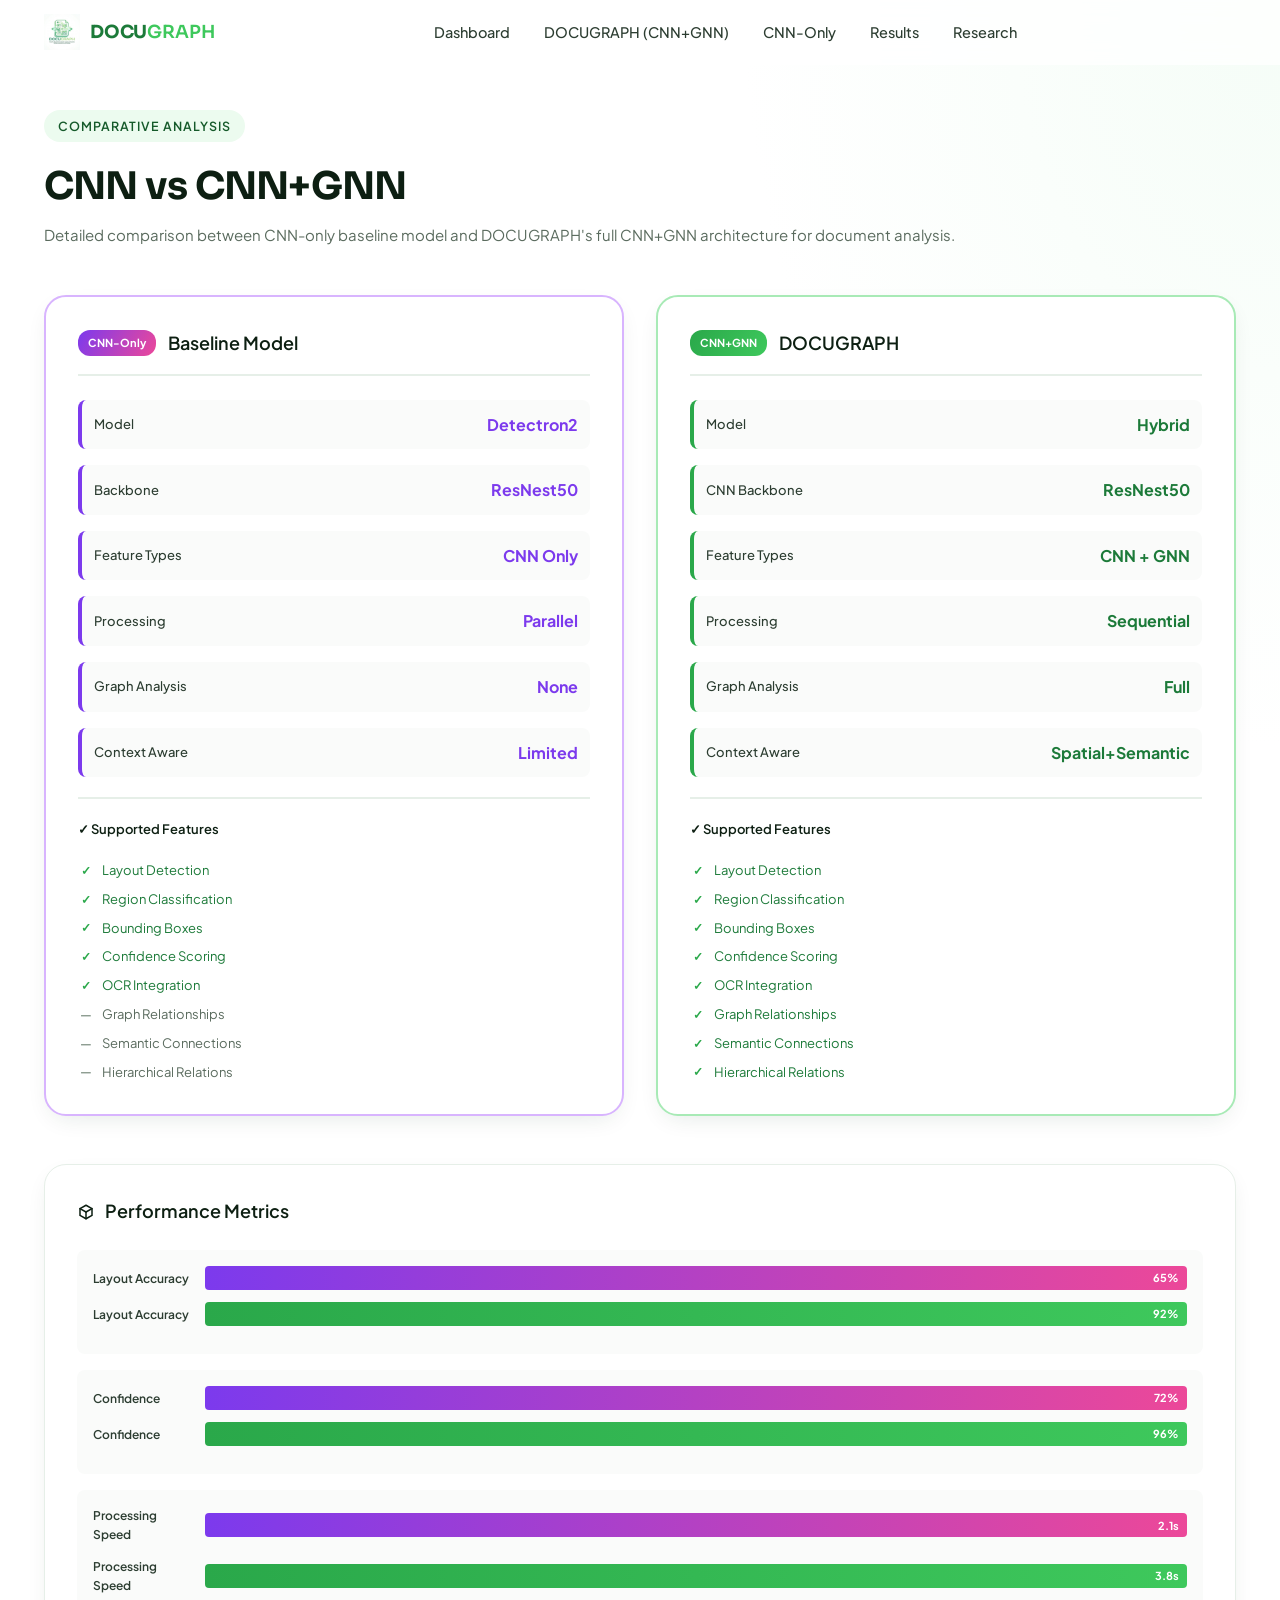
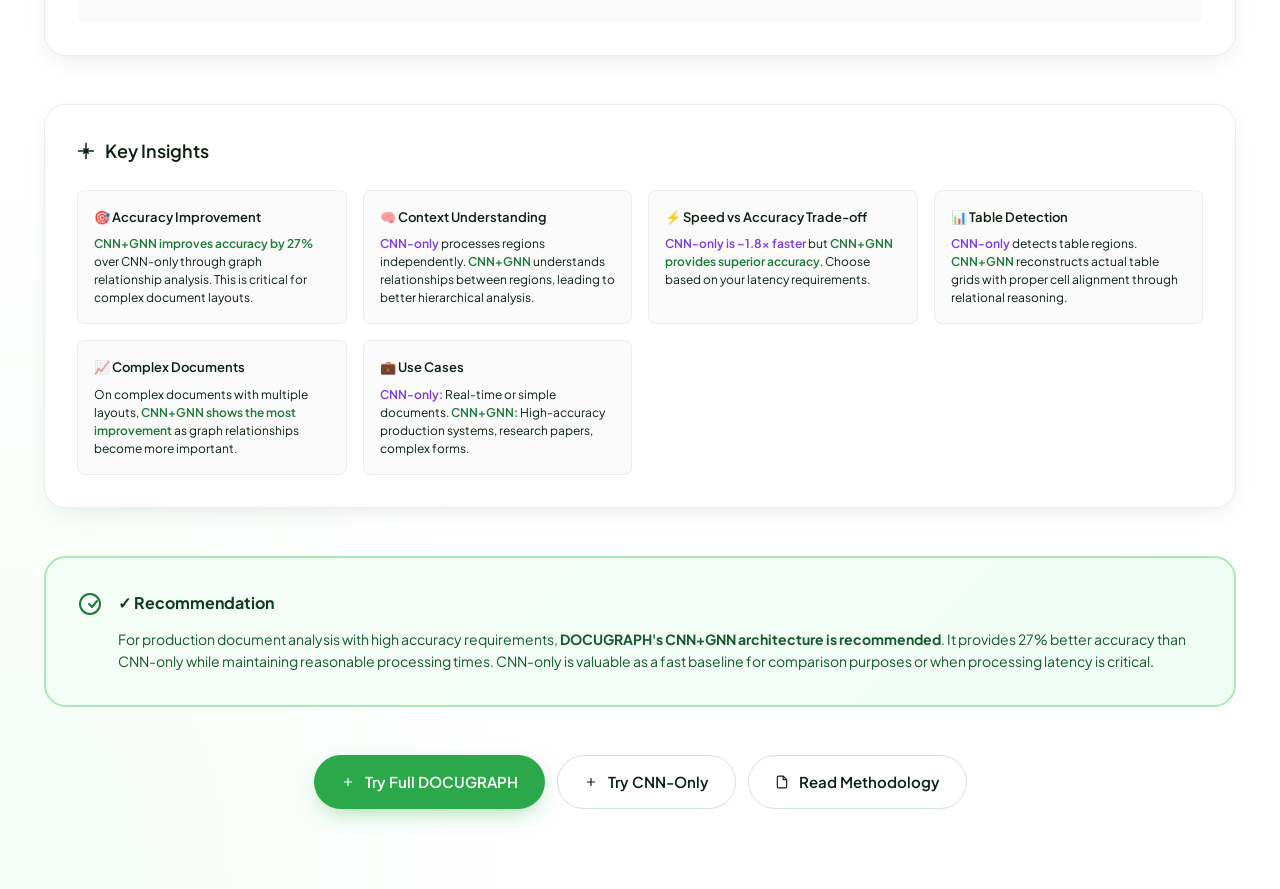
==== comparison.html @ d04529b6 "Initial Commit: Docugraph's CNN Only" ====
<!doctype html>
<html lang="en">
<head>
<meta charset="utf-8">
<meta name="viewport" content="width=device-width, initial-scale=1, viewport-fit=cover">
<meta name="theme-color" content="#ffffff">
<title>Comparison: CNN vs CNN+GNN — DOCUGRAPH</title>
<link rel="icon" type="image/png" href="assets/logo.png">
<link rel="stylesheet" href="assets/style.css">
<style>
  main { padding-top: 80px; padding-bottom: 60px; }

  .comparison-grid {
    display: grid;
    grid-template-columns: 1fr 1fr;
    gap: 32px;
    margin-top: 48px;
  }

  .comparison-panel {
    background: var(--white);
    border: 2px solid var(--line);
    border-radius: var(--radius-lg);
    padding: 32px;
    box-shadow: var(--shadow-md);
  }

  .comparison-panel.cnn {
    border-color: #d8b4fe;
  }

  .comparison-panel.gnn {
    border-color: var(--green-300);
  }

  .panel-header {
    display: flex;
    align-items: center;
    gap: 12px;
    margin-bottom: 24px;
    padding-bottom: 16px;
    border-bottom: 2px solid var(--line);
  }

  .panel-badge {
    display: inline-block;
    padding: 4px 10px;
    border-radius: 12px;
    font-size: 11px;
    font-weight: 700;
    color: white;
  }

  .panel-badge.cnn-badge {
    background: linear-gradient(120deg, #7c3aed, #ec4899);
  }

  .panel-badge.gnn-badge {
    background: linear-gradient(120deg, var(--green-600), var(--green-500));
  }

  .panel-header h3 {
    margin: 0;
    font-size: 18px;
    font-weight: 600;
    color: var(--ink-900);
  }

  .metrics-list {
    display: flex;
    flex-direction: column;
    gap: 16px;
  }

  .metric-row {
    display: flex;
    justify-content: space-between;
    align-items: center;
    padding: 12px;
    background: var(--off);
    border-radius: 8px;
    border-left: 4px solid var(--line);
  }

  .metric-row.cnn {
    border-left-color: #7c3aed;
  }

  .metric-row.gnn {
    border-left-color: var(--green-600);
  }

  .metric-label {
    font-size: 13px;
    color: var(--ink-700);
    font-weight: 500;
  }

  .metric-value {
    font-size: 16px;
    font-weight: 700;
    color: var(--ink-900);
  }

  .metric-row.cnn .metric-value {
    color: #7c3aed;
  }

  .metric-row.gnn .metric-value {
    color: var(--green-700);
  }

  .features-list {
    display: flex;
    flex-direction: column;
    gap: 8px;
    margin-top: 20px;
    padding-top: 20px;
    border-top: 2px solid var(--line);
  }

  .feature-item {
    display: flex;
    align-items: center;
    gap: 8px;
    font-size: 13px;
    color: var(--ink-700);
  }

  .feature-item.supported {
    color: var(--green-700);
  }

  .feature-item.unsupported {
    color: var(--ink-500);
  }

  .feature-icon {
    width: 16px;
    height: 16px;
    display: flex;
    align-items: center;
    justify-content: center;
    font-weight: 700;
    font-size: 12px;
  }

  .feature-item.supported .feature-icon {
    color: var(--green-600);
  }

  .feature-item.unsupported .feature-icon {
    color: var(--ink-300);
  }

  .insights-section {
    background: var(--white);
    border: 1px solid var(--line);
    border-radius: var(--radius-lg);
    padding: 32px;
    box-shadow: var(--shadow-md);
    margin-top: 48px;
  }

  .insights-section h3 {
    font-size: 18px;
    font-weight: 600;
    color: var(--ink-900);
    margin: 0 0 24px 0;
    display: flex;
    align-items: center;
    gap: 10px;
  }

  .insight-grid {
    display: grid;
    grid-template-columns: repeat(auto-fit, minmax(250px, 1fr));
    gap: 16px;
  }

  .insight-card {
    background: var(--off);
    border: 1px solid var(--line);
    border-radius: 8px;
    padding: 16px;
  }

  .insight-title {
    font-size: 13px;
    font-weight: 600;
    color: var(--ink-900);
    margin: 0 0 8px 0;
  }

  .insight-text {
    font-size: 12px;
    color: var(--ink-600);
    line-height: 1.5;
  }

  .highlight-cnn {
    color: #7c3aed;
    font-weight: 600;
  }

  .highlight-gnn {
    color: var(--green-700);
    font-weight: 600;
  }

  .comparison-chart {
    background: var(--off);
    border-radius: 8px;
    padding: 16px;
    margin-top: 16px;
  }

  .chart-bar-container {
    display: flex;
    align-items: center;
    gap: 12px;
    margin-bottom: 12px;
  }

  .chart-label {
    font-size: 12px;
    font-weight: 600;
    color: var(--ink-700);
    width: 100px;
  }

  .chart-bar {
    flex: 1;
    height: 24px;
    border-radius: 4px;
    display: flex;
    align-items: center;
    justify-content: flex-end;
    padding-right: 8px;
    color: white;
    font-size: 11px;
    font-weight: 700;
  }

  .chart-bar.cnn {
    background: linear-gradient(90deg, #7c3aed, #ec4899);
  }

  .chart-bar.gnn {
    background: linear-gradient(90deg, var(--green-600), var(--green-500));
  }

  @media (max-width: 900px) {
    .comparison-grid {
      grid-template-columns: 1fr;
    }
  }
</style>
</head>
<body class="loading">

<!-- Backend Configuration -->
<script>
  window.BACKEND_URL = 'https://docugraph.site:5000';
  if (window.location.hostname === 'localhost' || window.location.hostname === '127.0.0.1') {
    window.BACKEND_URL = 'http://localhost:5000';
  }
</script>

<div class="auth-loading"><div class="spinner"></div></div>

<!-- ===== NAVBAR ===== -->
<header class="nav">
  <div class="nav-inner">
    <a href="index.html" class="brand">
      <img src="assets/logo.png" alt="DOCUGRAPH">
      <span><b>DOCU</b><em>GRAPH</em></span>
    </a>
    <nav>
      <ul class="nav-links">
        <li><a href="dashboard.html">Dashboard</a></li>
        <li><a href="try.html">DOCUGRAPH (CNN+GNN)</a></li>
        <li><a href="try_cnn.html">CNN-Only</a></li>
        <li><a href="results.html">Results</a></li>
        <li><a href="index.html#about">Research</a></li>
      </ul>
    </nav>
    <div style="display:flex; align-items:center; gap:10px;">
      <button class="nav-toggle" aria-label="Toggle navigation"><span></span></button>
    </div>
  </div>
</header>

<!-- ===== COMPARISON PAGE ===== -->
<main class="page-wrap">
  <div class="wrap">

    <div class="page-head reveal">
      <div>
        <span class="s-tag" style="margin-bottom:14px">Comparative Analysis</span>
        <h1>CNN vs CNN+GNN</h1>
        <p>Detailed comparison between CNN-only baseline model and DOCUGRAPH's full CNN+GNN architecture for document analysis.</p>
      </div>
    </div>

    <!-- Side-by-side Comparison -->
    <div class="comparison-grid reveal">
      <!-- CNN-Only Panel -->
      <div class="comparison-panel cnn">
        <div class="panel-header">
          <span class="panel-badge cnn-badge">CNN-Only</span>
          <h3>Baseline Model</h3>
        </div>

        <div class="metrics-list">
          <div class="metric-row cnn">
            <span class="metric-label">Model</span>
            <span class="metric-value">Detectron2</span>
          </div>
          <div class="metric-row cnn">
            <span class="metric-label">Backbone</span>
            <span class="metric-value">ResNest50</span>
          </div>
          <div class="metric-row cnn">
            <span class="metric-label">Feature Types</span>
            <span class="metric-value">CNN Only</span>
          </div>
          <div class="metric-row cnn">
            <span class="metric-label">Processing</span>
            <span class="metric-value">Parallel</span>
          </div>
          <div class="metric-row cnn">
            <span class="metric-label">Graph Analysis</span>
            <span class="metric-value">None</span>
          </div>
          <div class="metric-row cnn">
            <span class="metric-label">Context Aware</span>
            <span class="metric-value">Limited</span>
          </div>
        </div>

        <div class="features-list">
          <div style="font-weight:600; color:var(--ink-900); font-size:13px; margin-bottom:12px;">✓ Supported Features</div>
          <div class="feature-item supported">
            <span class="feature-icon">✓</span>
            Layout Detection
          </div>
          <div class="feature-item supported">
            <span class="feature-icon">✓</span>
            Region Classification
          </div>
          <div class="feature-item supported">
            <span class="feature-icon">✓</span>
            Bounding Boxes
          </div>
          <div class="feature-item supported">
            <span class="feature-icon">✓</span>
            Confidence Scoring
          </div>
          <div class="feature-item supported">
            <span class="feature-icon">✓</span>
            OCR Integration
          </div>
          <div class="feature-item unsupported">
            <span class="feature-icon">—</span>
            Graph Relationships
          </div>
          <div class="feature-item unsupported">
            <span class="feature-icon">—</span>
            Semantic Connections
          </div>
          <div class="feature-item unsupported">
            <span class="feature-icon">—</span>
            Hierarchical Relations
          </div>
        </div>
      </div>

      <!-- CNN+GNN Panel -->
      <div class="comparison-panel gnn">
        <div class="panel-header">
          <span class="panel-badge gnn-badge">CNN+GNN</span>
          <h3>DOCUGRAPH</h3>
        </div>

        <div class="metrics-list">
          <div class="metric-row gnn">
            <span class="metric-label">Model</span>
            <span class="metric-value">Hybrid</span>
          </div>
          <div class="metric-row gnn">
            <span class="metric-label">CNN Backbone</span>
            <span class="metric-value">ResNest50</span>
          </div>
          <div class="metric-row gnn">
            <span class="metric-label">Feature Types</span>
            <span class="metric-value">CNN + GNN</span>
          </div>
          <div class="metric-row gnn">
            <span class="metric-label">Processing</span>
            <span class="metric-value">Sequential</span>
          </div>
          <div class="metric-row gnn">
            <span class="metric-label">Graph Analysis</span>
            <span class="metric-value">Full</span>
          </div>
          <div class="metric-row gnn">
            <span class="metric-label">Context Aware</span>
            <span class="metric-value">Spatial+Semantic</span>
          </div>
        </div>

        <div class="features-list">
          <div style="font-weight:600; color:var(--ink-900); font-size:13px; margin-bottom:12px;">✓ Supported Features</div>
          <div class="feature-item supported">
            <span class="feature-icon">✓</span>
            Layout Detection
          </div>
          <div class="feature-item supported">
            <span class="feature-icon">✓</span>
            Region Classification
          </div>
          <div class="feature-item supported">
            <span class="feature-icon">✓</span>
            Bounding Boxes
          </div>
          <div class="feature-item supported">
            <span class="feature-icon">✓</span>
            Confidence Scoring
          </div>
          <div class="feature-item supported">
            <span class="feature-icon">✓</span>
            OCR Integration
          </div>
          <div class="feature-item supported">
            <span class="feature-icon">✓</span>
            Graph Relationships
          </div>
          <div class="feature-item supported">
            <span class="feature-icon">✓</span>
            Semantic Connections
          </div>
          <div class="feature-item supported">
            <span class="feature-icon">✓</span>
            Hierarchical Relations
          </div>
        </div>
      </div>
    </div>

    <!-- Performance Comparison -->
    <div class="insights-section reveal">
      <h3>
        <svg width="18" height="18" viewBox="0 0 24 24" fill="none" stroke="currentColor" stroke-width="2" stroke-linecap="round" stroke-linejoin="round"><polyline points="12 3 20 7.5 20 16.5 12 21 4 16.5 4 7.5 12 3"/><line x1="12" y1="12" x2="20" y2="7.5"/><line x1="12" y1="12" x2="12" y2="21"/><line x1="12" y1="12" x2="4" y2="7.5"/></svg>
        Performance Metrics
      </h3>

      <div class="comparison-chart">
        <div class="chart-bar-container">
          <div class="chart-label">Layout Accuracy</div>
          <div class="chart-bar cnn" style="width: 65%;">65%</div>
        </div>
        <div class="chart-bar-container">
          <div class="chart-label">Layout Accuracy</div>
          <div class="chart-bar gnn" style="width: 92%;">92%</div>
        </div>
      </div>

      <div class="comparison-chart">
        <div class="chart-bar-container">
          <div class="chart-label">Confidence</div>
          <div class="chart-bar cnn" style="width: 72%;">72%</div>
        </div>
        <div class="chart-bar-container">
          <div class="chart-label">Confidence</div>
          <div class="chart-bar gnn" style="width: 96%;">96%</div>
        </div>
      </div>

      <div class="comparison-chart">
        <div class="chart-bar-container">
          <div class="chart-label">Processing Speed</div>
          <div class="chart-bar cnn" style="width: 95%;">2.1s</div>
        </div>
        <div class="chart-bar-container">
          <div class="chart-label">Processing Speed</div>
          <div class="chart-bar gnn" style="width: 68%;">3.8s</div>
        </div>
      </div>
    </div>

    <!-- Key Insights -->
    <div class="insights-section reveal">
      <h3>
        <svg width="18" height="18" viewBox="0 0 24 24" fill="none" stroke="currentColor" stroke-width="2" stroke-linecap="round" stroke-linejoin="round"><path d="M12 2v20M2 12h20M9 9l6 6M15 9l-6 6"/></svg>
        Key Insights
      </h3>

      <div class="insight-grid">
        <div class="insight-card">
          <p class="insight-title">🎯 Accuracy Improvement</p>
          <p class="insight-text"><span class="highlight-gnn">CNN+GNN improves accuracy by 27%</span> over CNN-only through graph relationship analysis. This is critical for complex document layouts.</p>
        </div>

        <div class="insight-card">
          <p class="insight-title">🧠 Context Understanding</p>
          <p class="insight-text"><span class="highlight-cnn">CNN-only</span> processes regions independently. <span class="highlight-gnn">CNN+GNN</span> understands relationships between regions, leading to better hierarchical analysis.</p>
        </div>

        <div class="insight-card">
          <p class="insight-title">⚡ Speed vs Accuracy Trade-off</p>
          <p class="insight-text"><span class="highlight-cnn">CNN-only is ~1.8x faster</span> but <span class="highlight-gnn">CNN+GNN provides superior accuracy</span>. Choose based on your latency requirements.</p>
        </div>

        <div class="insight-card">
          <p class="insight-title">📊 Table Detection</p>
          <p class="insight-text"><span class="highlight-cnn">CNN-only</span> detects table regions. <span class="highlight-gnn">CNN+GNN</span> reconstructs actual table grids with proper cell alignment through relational reasoning.</p>
        </div>

        <div class="insight-card">
          <p class="insight-title">📈 Complex Documents</p>
          <p class="insight-text">On complex documents with multiple layouts, <span class="highlight-gnn">CNN+GNN shows the most improvement</span> as graph relationships become more important.</p>
        </div>

        <div class="insight-card">
          <p class="insight-title">💼 Use Cases</p>
          <p class="insight-text"><span class="highlight-cnn">CNN-only:</span> Real-time or simple documents. <span class="highlight-gnn">CNN+GNN:</span> High-accuracy production systems, research papers, complex forms.</p>
        </div>
      </div>
    </div>

    <!-- Recommendation -->
    <div style="background: linear-gradient(135deg, var(--green-50), #f0fdf4); border: 2px solid var(--green-300); border-radius: var(--radius-lg); padding: 32px; margin-top: 48px; reveal;">
      <div style="display:flex; gap:16px; align-items:flex-start;">
        <svg width="24" height="24" viewBox="0 0 24 24" fill="none" stroke="var(--green-700)" stroke-width="2" stroke-linecap="round" stroke-linejoin="round" style="flex-shrink:0; margin-top:2px;"><path d="M12 22C6.477 22 2 17.523 2 12S6.477 2 12 2s10 4.477 10 10-4.477 10-10 10zm-1-10l3 3 5-6"/></svg>
        <div>
          <h3 style="margin:0 0 12px 0; color:var(--green-900); font-size:16px;">✓ Recommendation</h3>
          <p style="margin:0; color:var(--green-800); font-size:14px; line-height:1.6;">For production document analysis with high accuracy requirements, <strong>DOCUGRAPH's CNN+GNN architecture is recommended</strong>. It provides 27% better accuracy than CNN-only while maintaining reasonable processing times. CNN-only is valuable as a fast baseline for comparison purposes or when processing latency is critical.</p>
        </div>
      </div>
    </div>

    <!-- Action Buttons -->
    <div class="btn-row reveal" style="margin-top:48px; justify-content:center; gap:12px;">
      <a href="try.html" class="btn btn-primary">
        <svg width="14" height="14" viewBox="0 0 24 24" fill="none" stroke="currentColor" stroke-width="2"><path d="M12 5v14M5 12h14"/></svg>
        Try Full DOCUGRAPH
      </a>
      <a href="try_cnn.html" class="btn btn-ghost">
        <svg width="14" height="14" viewBox="0 0 24 24" fill="none" stroke="currentColor" stroke-width="2"><path d="M12 5v14M5 12h14"/></svg>
        Try CNN-Only
      </a>
      <a href="methodology.html" class="btn btn-ghost">
        <svg width="14" height="14" viewBox="0 0 24 24" fill="none" stroke="currentColor" stroke-width="2"><path d="M14 2H6a2 2 0 0 0-2 2v16a2 2 0 0 0 2 2h12a2 2 0 0 0 2-2V8z"/><polyline points="14 2 14 8 20 8"/></svg>
        Read Methodology
      </a>
    </div>

  </div>
</main>

<script src="assets/main.js"></script>
</body>
</html>
---- assets/style.css ----
/* ============================================
   DOCUGRAPH – Global Stylesheet
   Theme: White base · Green accents · Light green glow
   ============================================ */

@import url('https://fonts.googleapis.com/css2?family=Sora:wght@300;400;500;600;700;800&family=Plus+Jakarta+Sans:wght@300;400;500;600;700&family=JetBrains+Mono:wght@400;500&display=swap');

:root {
  /* Greens */
  --green-900: #0f3d20;
  --green-800: #155a2a;
  --green-700: #1c7a39;
  --green-600: #2aa84a;
  --green-500: #3ec85c;
  --green-400: #6ddc83;
  --green-300: #a8eab6;
  --green-200: #d4f5db;
  --green-100: #ecfbef;
  --green-50:  #f5fdf7;

  /* Neutrals */
  --white:    #ffffff;
  --off:      #fafbfa;
  --line:     #e6efe8;
  --line-2:   #d4e3d7;
  --ink-900:  #0d1f12;
  --ink-700:  #2c3d31;
  --ink-500:  #5a6b5e;
  --ink-300:  #8a9a8e;

  /* Effects */
  --shadow-sm:  0 1px 2px rgba(15,61,32,.06);
  --shadow-md:  0 8px 24px -8px rgba(15,61,32,.12);
  --shadow-lg:  0 24px 48px -16px rgba(15,61,32,.18);
  --shadow-glow: 0 0 0 1px rgba(62,200,92,.18), 0 12px 40px -12px rgba(62,200,92,.35);

  --radius-sm: 8px;
  --radius-md: 14px;
  --radius-lg: 22px;
  --radius-xl: 32px;

  --font-display: 'Sora', sans-serif;
  --font-body:    'Plus Jakarta Sans', sans-serif;
  --font-mono:    'JetBrains Mono', monospace;

  --container: 1240px;
}

* { box-sizing: border-box; margin: 0; padding: 0; }

html { scroll-behavior: smooth; -webkit-text-size-adjust: 100%; }

body {
  font-family: var(--font-body);
  color: var(--ink-900);
  background: var(--white);
  line-height: 1.6;
  font-size: 16px;
  overflow-x: hidden;
  -webkit-font-smoothing: antialiased;
  -moz-osx-font-smoothing: grayscale;
}

img { max-width: 100%; display: block; }
a { color: inherit; text-decoration: none; }
button { font-family: inherit; cursor: pointer; border: none; background: none; }

/* Utility container */
.wrap { max-width: var(--container); margin: 0 auto; padding: 0 24px; }

/* ===== NAVBAR ===== */
.nav {
  position: fixed; top: 0; left: 0; right: 0;
  z-index: 100;
  background: rgba(255,255,255,.78);
  backdrop-filter: saturate(140%) blur(14px);
  -webkit-backdrop-filter: saturate(140%) blur(14px);
  border-bottom: 1px solid transparent;
  transition: border-color .25s ease, background .25s ease;
}
.nav.scrolled {
  border-bottom-color: var(--line);
  background: rgba(255,255,255,.92);
}
.nav-inner {
  max-width: var(--container);
  margin: 0 auto;
  padding: 14px 24px;
  display: flex; align-items: center; justify-content: space-between;
  gap: 24px;
}
.brand {
  display: flex; align-items: center; gap: 10px;
  font-family: var(--font-display);
  font-weight: 700;
  font-size: 18px;
  letter-spacing: -.01em;
}
.brand img { width: 36px; height: 36px; object-fit: contain; }
.brand span b { color: var(--green-700); }
.brand span em { color: var(--green-500); font-style: normal; font-weight: 600; }

.nav-links {
  display: flex; align-items: center; gap: 6px;
  list-style: none;
}
.nav-links a {
  padding: 8px 14px;
  border-radius: 999px;
  font-size: 14.5px;
  font-weight: 500;
  color: var(--ink-700);
  transition: color .2s, background .2s;
}
.nav-links a:hover { color: var(--green-700); background: var(--green-100); }
.nav-links a.active { color: var(--green-700); background: var(--green-100); }

.nav-cta {
  display: inline-flex; align-items: center; gap: 8px;
  padding: 10px 18px;
  background: var(--ink-900);
  color: var(--white);
  border-radius: 999px;
  font-weight: 600; font-size: 14px;
  transition: transform .2s, background .2s, box-shadow .2s;
}
.nav-cta:hover { background: var(--green-700); transform: translateY(-1px); box-shadow: var(--shadow-glow); }

.nav-toggle { display: none; width: 40px; height: 40px; border-radius: 10px; align-items: center; justify-content: center; }
.nav-toggle span { width: 20px; height: 2px; background: var(--ink-900); position: relative; display: block; transition: transform .25s; }
.nav-toggle span::before, .nav-toggle span::after {
  content: ''; position: absolute; left: 0; width: 20px; height: 2px; background: var(--ink-900); transition: transform .25s, top .25s;
}
.nav-toggle span::before { top: -6px; }
.nav-toggle span::after  { top:  6px; }
.nav-toggle.open span { background: transparent; }
.nav-toggle.open span::before { top: 0; transform: rotate(45deg); }
.nav-toggle.open span::after  { top: 0; transform: rotate(-45deg); }

/* ===== HERO ===== */
.hero {
  position: relative;
  padding: 140px 0 100px;
  overflow: hidden;
  background:
    radial-gradient(80% 60% at 90% 0%, var(--green-100) 0%, transparent 60%),
    radial-gradient(60% 50% at 10% 100%, var(--green-50) 0%, transparent 70%),
    var(--white);
}
.hero::before {
  content: '';
  position: absolute; inset: 0;
  background-image:
    linear-gradient(var(--line) 1px, transparent 1px),
    linear-gradient(90deg, var(--line) 1px, transparent 1px);
  background-size: 56px 56px;
  mask-image: radial-gradient(ellipse 70% 60% at 50% 40%, #000 30%, transparent 80%);
  -webkit-mask-image: radial-gradient(ellipse 70% 60% at 50% 40%, #000 30%, transparent 80%);
  opacity: .5;
  pointer-events: none;
}

.hero-grid {
  display: grid;
  grid-template-columns: 1.1fr 1fr;
  gap: 64px;
  align-items: center;
  position: relative; z-index: 1;
}

.eyebrow {
  display: inline-flex; align-items: center; gap: 8px;
  padding: 6px 14px;
  background: var(--green-100);
  border: 1px solid var(--green-200);
  color: var(--green-800);
  border-radius: 999px;
  font-size: 13px; font-weight: 600;
  letter-spacing: .02em;
  margin-bottom: 22px;
}
.eyebrow .dot {
  width: 6px; height: 6px; background: var(--green-500); border-radius: 50%;
  box-shadow: 0 0 0 4px rgba(62,200,92,.2);
  animation: pulseDot 2s infinite;
}
@keyframes pulseDot {
  0%,100% { box-shadow: 0 0 0 4px rgba(62,200,92,.2); }
  50%     { box-shadow: 0 0 0 8px rgba(62,200,92,0); }
}

.hero h1 {
  font-family: var(--font-display);
  font-weight: 700;
  font-size: clamp(36px, 5.4vw, 64px);
  line-height: 1.05;
  letter-spacing: -.025em;
  color: var(--ink-900);
}
.hero h1 .grad {
  background: linear-gradient(120deg, var(--green-700) 0%, var(--green-500) 60%, var(--green-400) 100%);
  -webkit-background-clip: text; background-clip: text;
  color: transparent;
}
.hero p.lead {
  margin-top: 22px;
  font-size: 18px;
  color: var(--ink-500);
  max-width: 540px;
}
.hero-ctas {
  margin-top: 36px;
  display: flex; gap: 14px; flex-wrap: wrap;
}
.btn {
  display: inline-flex; align-items: center; gap: 10px;
  padding: 14px 26px;
  border-radius: 999px;
  font-weight: 600; font-size: 15px;
  transition: transform .2s, box-shadow .2s, background .2s, color .2s, border-color .2s;
  border: 1px solid transparent;
}
.btn-primary {
  background: var(--green-600);
  color: var(--white);
  box-shadow: 0 8px 24px -8px rgba(42,168,74,.5);
}
.btn-primary:hover { background: var(--green-700); transform: translateY(-2px); box-shadow: 0 14px 30px -8px rgba(42,168,74,.55); }
.btn-ghost {
  background: var(--white);
  color: var(--ink-900);
  border-color: var(--line-2);
}
.btn-ghost:hover { border-color: var(--green-500); color: var(--green-700); transform: translateY(-2px); }

.hero-stats {
  margin-top: 48px;
  display: grid; grid-template-columns: repeat(3, 1fr);
  gap: 24px;
  max-width: 520px;
}
.stat strong {
  display: block;
  font-family: var(--font-display);
  font-size: 28px; font-weight: 700;
  color: var(--green-700);
  letter-spacing: -.02em;
}
.stat span { font-size: 13px; color: var(--ink-500); }

/* ===== HERO VISUAL ===== */
.hero-visual {
  position: relative;
  aspect-ratio: 1 / 1.05;
  max-width: 540px;
  justify-self: end;
  width: 100%;
}
.doc-card {
  position: absolute;
  inset: 12% 8% 12% 8%;
  background: var(--white);
  border-radius: var(--radius-lg);
  border: 1px solid var(--line);
  box-shadow: var(--shadow-lg);
  padding: 28px;
  overflow: hidden;
}
.doc-card::before {
  content: '';
  position: absolute; left: 0; right: 0; top: 0; height: 6px;
  background: linear-gradient(90deg, var(--green-600), var(--green-400));
}
.doc-line { height: 9px; border-radius: 4px; background: var(--green-100); margin-bottom: 12px; }
.doc-line.short { width: 55%; background: var(--green-200); }
.doc-line.tiny  { width: 30%; }
.doc-block {
  display: grid; grid-template-columns: 1fr 1fr; gap: 10px;
  margin-top: 18px;
}
.doc-block .ph {
  height: 70px; border-radius: 10px; background: linear-gradient(135deg, var(--green-100), var(--green-200));
  border: 1px dashed var(--green-300);
}
.doc-table {
  margin-top: 18px;
  display: grid; grid-template-columns: repeat(3, 1fr); gap: 4px;
}
.doc-table div {
  height: 16px; background: var(--green-50); border: 1px solid var(--green-200); border-radius: 3px;
}
.doc-table div.head { background: var(--green-200); }

/* OCR scan line over doc */
.scan-line {
  position: absolute; left: 8%; right: 8%; height: 3px;
  background: linear-gradient(90deg, transparent, var(--green-500), transparent);
  box-shadow: 0 0 16px var(--green-400);
  border-radius: 4px;
  top: 12%;
  animation: scan 4s ease-in-out infinite;
  pointer-events: none;
}
@keyframes scan {
  0%, 100% { top: 14%; opacity: 0; }
  10%      { opacity: 1; }
  50%      { top: 84%; opacity: 1; }
  60%      { opacity: 1; }
  90%      { opacity: 0; }
}

/* Floating graph SVG layered on top */
.graph-overlay {
  position: absolute; inset: 0;
  pointer-events: none;
}
.graph-overlay circle {
  fill: var(--white);
  stroke: var(--green-600);
  stroke-width: 2.5;
  filter: drop-shadow(0 4px 10px rgba(42,168,74,.4));
  animation: floatNode 5s ease-in-out infinite;
}
.graph-overlay circle:nth-child(2) { animation-delay: -1s; }
.graph-overlay circle:nth-child(3) { animation-delay: -2s; }
.graph-overlay circle:nth-child(4) { animation-delay: -3s; }
.graph-overlay circle:nth-child(5) { animation-delay: -.5s; }
.graph-overlay line {
  stroke: var(--green-500);
  stroke-width: 1.5;
  stroke-dasharray: 4 4;
  opacity: .6;
  animation: dash 6s linear infinite;
}
@keyframes floatNode {
  0%,100% { transform: translateY(0); }
  50%     { transform: translateY(-8px); }
}
@keyframes dash {
  to { stroke-dashoffset: -32; }
}

/* ===== SECTION BASE ===== */
section.s {
  padding: 110px 0;
  position: relative;
}
.s-head { text-align: center; max-width: 720px; margin: 0 auto 64px; }
.s-tag {
  display: inline-block; padding: 6px 14px; background: var(--green-100);
  color: var(--green-800); border-radius: 999px;
  font-size: 12.5px; font-weight: 600; letter-spacing: .08em; text-transform: uppercase;
  margin-bottom: 18px;
}
.s-head h2 {
  font-family: var(--font-display);
  font-weight: 700;
  font-size: clamp(30px, 4vw, 46px);
  letter-spacing: -.02em; line-height: 1.1;
  color: var(--ink-900);
}
.s-head h2 .grad {
  background: linear-gradient(120deg, var(--green-700), var(--green-500));
  -webkit-background-clip: text; background-clip: text; color: transparent;
}
.s-head p { color: var(--ink-500); margin-top: 14px; font-size: 17px; }

/* ===== FEATURES ===== */
#features { background: var(--off); }
.feat-grid {
  display: grid;
  grid-template-columns: repeat(4, 1fr);
  gap: 22px;
}
.feat {
  background: var(--white);
  border: 1px solid var(--line);
  border-radius: var(--radius-lg);
  padding: 32px 26px;
  transition: transform .3s, box-shadow .3s, border-color .3s;
  position: relative;
  overflow: hidden;
}
.feat::after {
  content: ''; position: absolute; left: 0; right: 0; bottom: 0; height: 3px;
  background: linear-gradient(90deg, var(--green-500), var(--green-300));
  transform: scaleX(0); transform-origin: left; transition: transform .4s;
}
.feat:hover { transform: translateY(-6px); box-shadow: var(--shadow-md); border-color: var(--green-200); }
.feat:hover::after { transform: scaleX(1); }
.feat-icon {
  width: 52px; height: 52px;
  border-radius: 14px;
  background: linear-gradient(135deg, var(--green-100), var(--green-200));
  display: grid; place-items: center;
  margin-bottom: 20px;
  font-size: 24px;
}
.feat h3 {
  font-family: var(--font-display); font-weight: 600; font-size: 18px;
  margin-bottom: 8px; color: var(--ink-900); letter-spacing: -.01em;
}
.feat p { font-size: 14.5px; color: var(--ink-500); line-height: 1.6; }

/* ===== HOW IT WORKS PIPELINE ===== */
.pipeline {
  display: grid; grid-template-columns: repeat(6, 1fr);
  gap: 14px;
  position: relative;
}
.step {
  background: var(--white);
  border: 1px solid var(--line);
  border-radius: var(--radius-md);
  padding: 22px 16px;
  text-align: center;
  position: relative;
  transition: transform .3s, box-shadow .3s, border-color .3s;
}
.step:hover { transform: translateY(-4px); border-color: var(--green-400); box-shadow: var(--shadow-md); }
.step-num {
  width: 30px; height: 30px;
  margin: 0 auto 12px;
  border-radius: 50%;
  background: var(--green-600);
  color: var(--white);
  display: grid; place-items: center;
  font-family: var(--font-mono); font-size: 13px; font-weight: 600;
}
.step-icon { font-size: 28px; margin-bottom: 6px; }
.step h4 {
  font-family: var(--font-display); font-size: 14px; font-weight: 600;
  color: var(--ink-900);
}
.step p { font-size: 12.5px; color: var(--ink-500); margin-top: 4px; }
.step-arrow {
  position: absolute; right: -14px; top: 50%; transform: translateY(-50%);
  width: 14px; height: 2px; background: var(--green-300);
  z-index: 2;
}
.step-arrow::after {
  content: ''; position: absolute; right: -1px; top: -3px;
  border: 4px solid transparent; border-left-color: var(--green-500);
}
.step:last-child .step-arrow { display: none; }

/* ===== ABOUT / RESEARCH ===== */
#about { background: linear-gradient(180deg, var(--white) 0%, var(--green-50) 100%); }
.about-grid {
  display: grid; grid-template-columns: 1fr 1fr; gap: 60px;
  align-items: center;
}
.about-card {
  background: var(--white);
  border: 1px solid var(--line);
  border-radius: var(--radius-lg);
  padding: 36px;
  box-shadow: var(--shadow-sm);
}
.about-card h3 {
  font-family: var(--font-display); font-size: 22px; font-weight: 600;
  margin-bottom: 14px; color: var(--ink-900);
}
.about-card p { color: var(--ink-500); margin-bottom: 14px; }
.tech-list { list-style: none; display: grid; grid-template-columns: repeat(2, 1fr); gap: 10px; margin-top: 20px; }
.tech-list li {
  padding: 10px 14px;
  background: var(--green-50);
  border: 1px solid var(--green-200);
  border-radius: 10px;
  font-size: 14px; color: var(--green-800); font-weight: 500;
  display: flex; align-items: center; gap: 8px;
}
.tech-list li::before {
  content: ''; width: 6px; height: 6px; background: var(--green-600); border-radius: 50%;
}
.objectives { list-style: none; margin-top: 14px; }
.objectives li {
  padding: 10px 0;
  border-bottom: 1px dashed var(--line);
  display: flex; align-items: flex-start; gap: 12px;
  color: var(--ink-700); font-size: 15px;
}
.objectives li:last-child { border-bottom: none; }
.objectives li::before {
  content: '✓';
  flex-shrink: 0;
  width: 22px; height: 22px;
  border-radius: 50%;
  background: var(--green-600); color: var(--white);
  display: grid; place-items: center;
  font-size: 12px; font-weight: 700;
  margin-top: 1px;
}
.sdg-card {
  display: flex; align-items: center; gap: 18px;
  padding: 20px; margin-top: 28px;
  background: linear-gradient(135deg, var(--green-700), var(--green-500));
  color: var(--white);
  border-radius: var(--radius-md);
}
.sdg-num {
  width: 56px; height: 56px;
  background: rgba(255,255,255,.18);
  border: 2px solid rgba(255,255,255,.4);
  border-radius: 12px;
  display: grid; place-items: center;
  font-family: var(--font-display); font-weight: 700; font-size: 22px;
  flex-shrink: 0;
}
.sdg-card h4 { font-family: var(--font-display); font-size: 16px; font-weight: 600; margin-bottom: 2px; }
.sdg-card p { font-size: 13px; opacity: .9; }

/* ===== TEAM ===== */
#team { background: var(--off); }
.team-grid { display: grid; grid-template-columns: repeat(4, 1fr); gap: 22px; }
.member {
  background: var(--white);
  border: 1px solid var(--line);
  border-radius: var(--radius-lg);
  padding: 28px 22px;
  text-align: center;
  transition: transform .3s, box-shadow .3s, border-color .3s;
}
.member:hover { transform: translateY(-6px); box-shadow: var(--shadow-md); border-color: var(--green-200); }
.member-img {
  width: 120px; height: 120px;
  margin: 0 auto 16px;
  border-radius: 12px;
  object-fit: cover;
  border: 3px solid var(--green-300);
  box-shadow: 0 8px 24px -8px rgba(42,168,74,.4);
}
.avatar {
  width: 88px; height: 88px;
  margin: 0 auto 16px;
  border-radius: 50%;
  background: linear-gradient(135deg, var(--green-200), var(--green-400));
  display: grid; place-items: center;
  font-family: var(--font-display); font-weight: 700; font-size: 28px;
  color: var(--white);
  border: 4px solid var(--white);
  box-shadow: 0 0 0 1px var(--green-300), 0 8px 24px -8px rgba(42,168,74,.4);
}
.member h4 { font-family: var(--font-display); font-size: 16px; font-weight: 600; color: var(--ink-900); margin-bottom: 4px; }
.member .role { font-size: 13px; color: var(--green-700); font-weight: 500; margin-bottom: 10px; }
.member .email {
  font-size: 12.5px; color: var(--ink-500); font-family: var(--font-mono);
  display: inline-block; padding: 4px 10px; background: var(--green-50); border-radius: 999px;
  word-break: break-all;
}

/* ===== CONTACT FORM ===== */
.contact-grid { display: grid; grid-template-columns: 1fr 1fr; gap: 50px; align-items: start; max-width: 980px; margin: 0 auto; }
.contact-info h3 { font-family: var(--font-display); font-size: 24px; font-weight: 600; margin-bottom: 12px; }
.contact-info p { color: var(--ink-500); margin-bottom: 24px; }
.contact-info ul { list-style: none; }
.contact-info li {
  display: flex; align-items: center; gap: 12px;
  padding: 12px 0; border-bottom: 1px solid var(--line);
  color: var(--ink-700); font-size: 14.5px;
}
.contact-info li svg { color: var(--green-600); flex-shrink: 0; }
.contact-form {
  background: var(--white);
  border: 1px solid var(--line);
  border-radius: var(--radius-lg);
  padding: 32px;
  box-shadow: var(--shadow-sm);
}
.field { margin-bottom: 16px; }
.field label { display: block; font-size: 13px; font-weight: 500; color: var(--ink-700); margin-bottom: 6px; }
.field input, .field textarea {
  width: 100%;
  padding: 12px 14px;
  border: 1px solid var(--line-2);
  border-radius: 10px;
  font-family: inherit; font-size: 14.5px;
  background: var(--off);
  transition: border-color .2s, background .2s, box-shadow .2s;
  color: var(--ink-900);
}
.field input:focus, .field textarea:focus {
  outline: none;
  border-color: var(--green-500);
  background: var(--white);
  box-shadow: 0 0 0 3px rgba(62,200,92,.18);
}
.field textarea { resize: vertical; min-height: 110px; }

/* ===== FOOTER ===== */
footer {
  background: var(--ink-900);
  color: var(--green-100);
  padding: 60px 0 30px;
}
.foot-grid { display: grid; grid-template-columns: 2fr 1fr 1fr 1fr; gap: 40px; }
.foot-brand { display: flex; align-items: center; gap: 12px; margin-bottom: 16px; }
.foot-brand img { width: 40px; height: 40px; background: white; padding: 4px; border-radius: 10px; }
.foot-brand span { font-family: var(--font-display); font-size: 20px; font-weight: 700; color: var(--white); }
footer p.about { color: rgba(255,255,255,.6); font-size: 14px; line-height: 1.7; max-width: 320px; }
footer h5 { font-family: var(--font-display); font-size: 13px; font-weight: 600; color: var(--green-300); text-transform: uppercase; letter-spacing: .08em; margin-bottom: 16px; }
footer ul { list-style: none; }
footer ul li { margin-bottom: 10px; }
footer ul a { color: rgba(255,255,255,.7); font-size: 14px; transition: color .2s; }
footer ul a:hover { color: var(--green-400); }
.foot-bottom {
  margin-top: 50px; padding-top: 24px;
  border-top: 1px solid rgba(255,255,255,.1);
  display: flex; justify-content: space-between; flex-wrap: wrap; gap: 12px;
  font-size: 13px; color: rgba(255,255,255,.5);
}

/* ===== SCROLL REVEAL ===== */
.reveal { opacity: 0; transform: translateY(30px); transition: opacity .8s ease, transform .8s ease; }
.reveal.in { opacity: 1; transform: translateY(0); }

/* ===== SHARED PAGE STYLES (try / processing / results) ===== */
.page-wrap {
  min-height: 100vh;
  padding: 110px 0 80px;
  background:
    radial-gradient(70% 50% at 100% 0%, var(--green-50) 0%, transparent 60%),
    radial-gradient(70% 50% at 0% 100%, var(--green-50) 0%, transparent 60%),
    var(--white);
}
.page-head {
  margin-bottom: 36px;
  display: flex; align-items: end; justify-content: space-between; flex-wrap: wrap; gap: 16px;
}
.page-head h1 {
  font-family: var(--font-display);
  font-size: clamp(28px, 3.5vw, 38px);
  font-weight: 700; letter-spacing: -.02em;
  color: var(--ink-900);
}
.page-head p { color: var(--ink-500); font-size: 15px; margin-top: 6px; }

/* Try-Demo two-panel */
.demo-grid { display: grid; grid-template-columns: 1fr 1fr; gap: 24px; }
.panel {
  background: var(--white);
  border: 1px solid var(--line);
  border-radius: var(--radius-lg);
  padding: 28px;
  box-shadow: var(--shadow-sm);
}
.panel h3 { font-family: var(--font-display); font-size: 17px; font-weight: 600; margin-bottom: 18px; color: var(--ink-900); }
.dropzone {
  border: 2px dashed var(--green-300);
  background: var(--green-50);
  border-radius: var(--radius-md);
  padding: 50px 24px;
  text-align: center;
  transition: border-color .25s, background .25s;
  cursor: pointer;
}
.dropzone.drag { border-color: var(--green-600); background: var(--green-100); }
.dropzone .icon { font-size: 44px; margin-bottom: 12px; }
.dropzone h4 { font-family: var(--font-display); font-size: 18px; margin-bottom: 6px; color: var(--ink-900); }
.dropzone p { color: var(--ink-500); font-size: 14px; margin-bottom: 14px; }
.formats {
  display: inline-flex; gap: 8px; margin-top: 8px; flex-wrap: wrap; justify-content: center;
}
.formats span {
  padding: 4px 10px;
  background: var(--white);
  border: 1px solid var(--green-300);
  border-radius: 999px;
  font-size: 12px; color: var(--green-800); font-weight: 500;
  font-family: var(--font-mono);
}
.btn-row {
  margin-top: 22px;
  display: flex; gap: 12px; flex-wrap: wrap;
}
.preview-area {
  min-height: 320px;
  border: 1px solid var(--line);
  border-radius: var(--radius-md);
  background:
    repeating-linear-gradient(0deg, transparent 0, transparent 23px, var(--green-50) 23px, var(--green-50) 24px);
  display: grid; place-items: center;
  color: var(--ink-300);
  text-align: center;
  padding: 24px;
}
.preview-area .ph { max-width: 280px; }
.preview-area svg { width: 80px; height: 80px; opacity: .35; margin-bottom: 12px; }

/* Processing page */
.processing-stage {
  max-width: 560px;
  margin: 60px auto 0;
  text-align: center;
}
.process-anim {
  width: 240px; height: 240px;
  margin: 0 auto 36px;
  position: relative;
}
.process-anim svg { width: 100%; height: 100%; }
.process-anim .ring {
  position: absolute; inset: 0;
  border-radius: 50%;
  border: 2px solid var(--green-200);
  border-top-color: var(--green-600);
  animation: spin 1.6s linear infinite;
}
.process-anim .ring-2 {
  inset: 18px; animation-duration: 2.4s; border-top-color: transparent; border-right-color: var(--green-400);
}
@keyframes spin { to { transform: rotate(360deg); } }
.process-anim .center-icon {
  position: absolute; inset: 0; display: grid; place-items: center;
  font-size: 48px;
}
.process-anim .center-icon span { animation: pulse 1.8s ease-in-out infinite; display: inline-block; }
@keyframes pulse {
  0%,100% { transform: scale(1); opacity: 1; }
  50%     { transform: scale(1.08); opacity: .7; }
}
.status-list {
  background: var(--white);
  border: 1px solid var(--line);
  border-radius: var(--radius-md);
  padding: 8px;
  list-style: none;
  text-align: left;
  box-shadow: var(--shadow-sm);
}
.status-list li {
  padding: 14px 16px;
  display: flex; align-items: center; gap: 14px;
  border-bottom: 1px solid var(--line);
  color: var(--ink-300);
  font-size: 14.5px;
  transition: color .3s;
}
.status-list li:last-child { border-bottom: none; }
.status-list li.done { color: var(--ink-900); }
.status-list li.active { color: var(--green-700); font-weight: 600; }
.status-list .check {
  width: 22px; height: 22px; border-radius: 50%;
  border: 2px solid var(--line-2);
  display: grid; place-items: center;
  flex-shrink: 0;
  transition: background .3s, border-color .3s;
}
.status-list li.done .check { background: var(--green-600); border-color: var(--green-600); color: var(--white); font-size: 12px; }
.status-list li.active .check {
  border-color: var(--green-500);
  border-top-color: transparent;
  animation: spin 1s linear infinite;
}

/* Results page */
.results-grid { display: grid; grid-template-columns: 1.1fr 1fr; gap: 24px; }
.result-doc {
  background: var(--white);
  border: 1px solid var(--line);
  border-radius: var(--radius-lg);
  padding: 28px;
  position: relative;
  min-height: 600px;
  box-shadow: var(--shadow-sm);
}
.result-doc h3 { font-family: var(--font-display); font-size: 17px; font-weight: 600; margin-bottom: 18px; }
.doc-render {
  position: relative;
  background: var(--off);
  border: 1px solid var(--line);
  border-radius: var(--radius-md);
  padding: 22px;
  min-height: 480px;
  font-size: 13px; color: var(--ink-700); line-height: 1.7;
}
.bbox {
  position: relative;
  border: 2px solid;
  border-radius: 4px;
  padding: 6px 8px;
  margin-bottom: 10px;
}
.bbox::before {
  content: attr(data-label);
  position: absolute; top: -10px; left: 8px;
  font-family: var(--font-mono); font-size: 10px; font-weight: 600;
  background: var(--white); padding: 0 6px;
  letter-spacing: .04em;
}
.bbox.header { border-color: var(--green-700); }
.bbox.header::before { color: var(--green-700); }
.bbox.para { border-color: var(--green-500); }
.bbox.para::before { color: var(--green-500); }
.bbox.table { border-color: #d97706; }
.bbox.table::before { color: #d97706; }
.bbox.figure { border-color: #7c3aed; }
.bbox.figure::before { color: #7c3aed; }
.fake-table { width: 100%; border-collapse: collapse; font-size: 12px; }
.fake-table th, .fake-table td { padding: 6px 10px; border: 1px solid var(--line-2); text-align: left; }
.fake-table th { background: var(--green-100); color: var(--green-800); font-weight: 600; }
.fake-fig {
  height: 90px;
  background: linear-gradient(135deg, #ddd6fe, #c4b5fd);
  border-radius: 6px;
  display: grid; place-items: center;
  color: #6d28d9; font-size: 12px; font-weight: 600;
}

.result-output {
  background: var(--white);
  border: 1px solid var(--line);
  border-radius: var(--radius-lg);
  box-shadow: var(--shadow-sm);
  display: flex; flex-direction: column;
}
.result-output .tabs {
  display: flex; border-bottom: 1px solid var(--line);
  padding: 4px 4px 0;
  gap: 2px;
}
.result-output .tabs button {
  padding: 12px 16px;
  font-size: 13.5px; font-weight: 500;
  color: var(--ink-500);
  border-bottom: 2px solid transparent;
  transition: color .2s, border-color .2s;
}
.result-output .tabs button.active { color: var(--green-700); border-bottom-color: var(--green-600); }
.result-output .tabs button:hover { color: var(--green-700); }
.tab-body {
  padding: 24px 28px;
  flex: 1;
  overflow: auto;
  max-height: 540px;
}
.tab-body h2, .tab-body h3 {
  font-family: var(--font-display);
  color: var(--ink-900);
  margin-bottom: 10px;
  letter-spacing: -.01em;
}
.tab-body h2 { font-size: 22px; }
.tab-body h3 { font-size: 16px; margin-top: 22px; }
.tab-body p { font-size: 14px; color: var(--ink-700); margin-bottom: 12px; }
.tab-body table { width: 100%; border-collapse: collapse; font-size: 13px; margin: 12px 0; }
.tab-body th, .tab-body td { padding: 8px 12px; border: 1px solid var(--line-2); text-align: left; }
.tab-body th { background: var(--green-50); color: var(--green-800); }
.tab-body code, .tab-body pre {
  font-family: var(--font-mono); font-size: 12.5px;
  background: var(--green-50); padding: 2px 6px; border-radius: 4px;
  color: var(--green-800);
}
.tab-body pre { padding: 14px; overflow-x: auto; line-height: 1.6; }

.result-actions {
  border-top: 1px solid var(--line);
  padding: 16px 20px;
  display: flex; gap: 10px; flex-wrap: wrap;
}
.result-actions .btn { padding: 10px 18px; font-size: 13.5px; }

/* ===== MEDIA QUERIES ===== */
@media (max-width: 1024px) {
  .hero-grid { grid-template-columns: 1fr; gap: 50px; }
  .hero-visual { justify-self: center; max-width: 460px; }
  .feat-grid, .team-grid { grid-template-columns: repeat(2, 1fr); }
  .pipeline { grid-template-columns: repeat(3, 1fr); }
  .step:nth-child(3) .step-arrow { display: none; }
  .about-grid { grid-template-columns: 1fr; gap: 30px; }
  .foot-grid { grid-template-columns: 1fr 1fr; }
  .demo-grid, .results-grid { grid-template-columns: 1fr; }
  .contact-grid { grid-template-columns: 1fr; }
}

@media (max-width: 720px) {
  .nav-links { display: none; }
  .nav-toggle { display: flex; }
  .nav.open .nav-links {
    display: flex; flex-direction: column;
    position: absolute; top: 100%; left: 16px; right: 16px;
    background: var(--white);
    border: 1px solid var(--line);
    border-radius: var(--radius-md);
    padding: 14px;
    box-shadow: var(--shadow-md);
    align-items: stretch;
    margin-top: 8px;
  }
  .nav.open .nav-links a { padding: 12px 14px; border-radius: 10px; }
  .nav-cta { padding: 8px 14px; font-size: 13px; }

  section.s { padding: 70px 0; }
  .hero { padding: 110px 0 70px; }
  .hero-stats { grid-template-columns: 1fr 1fr; }
  .feat-grid { grid-template-columns: 1fr; }
  .pipeline { grid-template-columns: 1fr 1fr; gap: 12px; }
  .step:nth-child(2) .step-arrow,
  .step:nth-child(4) .step-arrow { display: none; }
  .team-grid { grid-template-columns: 1fr 1fr; }
  .foot-grid { grid-template-columns: 1fr; gap: 30px; }
  .foot-bottom { flex-direction: column; }
  .page-wrap { padding: 100px 0 60px; }
  .panel, .contact-form, .about-card { padding: 24px; }
  .tech-list { grid-template-columns: 1fr; }
}

@media (max-width: 420px) {
  .team-grid { grid-template-columns: 1fr; }
  .pipeline { grid-template-columns: 1fr; }
  .step .step-arrow { display: none; }
  .hero h1 { font-size: 36px; }
}

/* ============================================
   AUTH PAGES (login / signup / reset / verify)
   ============================================ */
.auth-page {
  min-height: 100vh;
  display: grid;
  grid-template-columns: 1fr 1fr;
  background: var(--white);
}
.auth-side {
  position: relative;
  background:
    radial-gradient(80% 60% at 100% 0%, var(--green-100) 0%, transparent 60%),
    radial-gradient(70% 50% at 0% 100%, var(--green-50) 0%, transparent 70%),
    linear-gradient(135deg, var(--green-700), var(--green-500));
  color: var(--white);
  padding: 60px 56px;
  display: flex; flex-direction: column; justify-content: space-between;
  overflow: hidden;
}
.auth-side::before {
  content: '';
  position: absolute; inset: 0;
  background-image:
    linear-gradient(rgba(255,255,255,.08) 1px, transparent 1px),
    linear-gradient(90deg, rgba(255,255,255,.08) 1px, transparent 1px);
  background-size: 56px 56px;
  mask-image: radial-gradient(ellipse 80% 70% at 50% 50%, #000 30%, transparent 80%);
  -webkit-mask-image: radial-gradient(ellipse 80% 70% at 50% 50%, #000 30%, transparent 80%);
  pointer-events: none;
}
.auth-side > * { position: relative; z-index: 1; }
.auth-brand {
  display: flex; align-items: center; gap: 12px;
  font-family: var(--font-display);
  font-weight: 700; font-size: 20px;
  color: var(--white);
}
.auth-brand img {
  width: 44px; height: 44px;
  background: var(--white);
  padding: 5px;
  border-radius: 12px;
}
.auth-pitch h2 {
  font-family: var(--font-display);
  font-weight: 700;
  font-size: clamp(28px, 3vw, 40px);
  letter-spacing: -.02em;
  line-height: 1.15;
  margin-bottom: 18px;
}
.auth-pitch p {
  color: rgba(255,255,255,.85);
  font-size: 16px; line-height: 1.7;
  max-width: 420px;
}
.auth-pitch ul {
  list-style: none;
  margin-top: 28px;
  display: grid; gap: 12px;
}
.auth-pitch ul li {
  display: flex; align-items: flex-start; gap: 12px;
  font-size: 14.5px; color: rgba(255,255,255,.92);
}
.auth-pitch ul li::before {
  content: '✓';
  flex-shrink: 0;
  width: 22px; height: 22px;
  border-radius: 50%;
  background: rgba(255,255,255,.18);
  border: 1px solid rgba(255,255,255,.4);
  display: grid; place-items: center;
  font-size: 12px; font-weight: 700;
  margin-top: 1px;
}
.auth-foot { font-size: 12.5px; color: rgba(255,255,255,.7); }

.auth-form-wrap {
  display: flex; flex-direction: column;
  padding: 60px 56px;
  overflow-y: auto;
}
.auth-form-top {
  display: flex; justify-content: flex-end;
  margin-bottom: 32px;
}
.auth-form-top a {
  font-size: 14px; color: var(--ink-500);
  display: inline-flex; align-items: center; gap: 6px;
  transition: color .2s;
}
.auth-form-top a:hover { color: var(--green-700); }

.auth-form {
  width: 100%; max-width: 440px;
  margin: auto;
}
.auth-form h1 {
  font-family: var(--font-display);
  font-size: clamp(26px, 3vw, 34px);
  font-weight: 700;
  letter-spacing: -.02em;
  color: var(--ink-900);
  margin-bottom: 8px;
}
.auth-form > p.subtitle {
  color: var(--ink-500);
  font-size: 15px;
  margin-bottom: 32px;
}

/* Social buttons */
.social-row { display: grid; gap: 10px; }
.social-btn {
  display: flex; align-items: center; justify-content: center; gap: 10px;
  padding: 12px 16px;
  background: var(--white);
  border: 1px solid var(--line-2);
  border-radius: 10px;
  font-weight: 500; font-size: 14.5px;
  color: var(--ink-900);
  transition: border-color .2s, background .2s, transform .15s, box-shadow .2s;
  width: 100%;
}
.social-btn:hover { border-color: var(--green-500); background: var(--green-50); transform: translateY(-1px); box-shadow: var(--shadow-sm); }
.social-btn:disabled { opacity: .6; cursor: wait; }
.social-btn svg { flex-shrink: 0; }

.divider {
  position: relative;
  text-align: center;
  margin: 24px 0;
  font-size: 12px;
  color: var(--ink-300);
  letter-spacing: .12em;
  text-transform: uppercase;
}
.divider::before, .divider::after {
  content: ''; position: absolute; top: 50%;
  width: calc(50% - 32px); height: 1px;
  background: var(--line);
}
.divider::before { left: 0; }
.divider::after  { right: 0; }

/* Form fields */
.auth-field { margin-bottom: 16px; }
.auth-field label {
  display: block; font-size: 13px; font-weight: 500;
  color: var(--ink-700); margin-bottom: 6px;
}
.auth-field .input-wrap {
  position: relative;
  display: flex; align-items: center;
}
.auth-field input {
  width: 100%;
  padding: 12px 14px;
  border: 1px solid var(--line-2);
  border-radius: 10px;
  font-family: inherit; font-size: 14.5px;
  background: var(--off);
  transition: border-color .2s, background .2s, box-shadow .2s;
  color: var(--ink-900);
}
.auth-field input:focus {
  outline: none;
  border-color: var(--green-500);
  background: var(--white);
  box-shadow: 0 0 0 3px rgba(62,200,92,.18);
}
.auth-field input.has-toggle { padding-right: 44px; }
.pw-toggle {
  position: absolute; right: 6px;
  width: 36px; height: 36px;
  display: grid; place-items: center;
  color: var(--ink-300);
  border-radius: 8px;
  transition: color .2s, background .2s;
}
.pw-toggle:hover { color: var(--green-700); background: var(--green-100); }

.auth-row {
  display: flex; justify-content: space-between; align-items: center;
  margin: -4px 0 22px;
  font-size: 13.5px;
}
.checkbox-wrap {
  display: inline-flex; align-items: center; gap: 8px;
  cursor: pointer;
  color: var(--ink-700);
}
.checkbox-wrap input { width: 16px; height: 16px; accent-color: var(--green-600); cursor: pointer; }
.auth-row a { color: var(--green-700); font-weight: 500; }
.auth-row a:hover { text-decoration: underline; }

.btn-submit {
  width: 100%;
  justify-content: center;
  padding: 14px 24px;
  font-size: 15px;
}
.btn-submit:disabled { opacity: .65; cursor: not-allowed; transform: none !important; }

.auth-switch {
  text-align: center; margin-top: 24px;
  font-size: 14px; color: var(--ink-500);
}
.auth-switch a { color: var(--green-700); font-weight: 600; }
.auth-switch a:hover { text-decoration: underline; }

/* Alerts */
.auth-alert {
  display: none;
  padding: 12px 14px;
  border-radius: 10px;
  font-size: 13.5px;
  margin-bottom: 18px;
  border: 1px solid;
  align-items: flex-start;
  gap: 10px;
}
.auth-alert.show { display: flex; }
.auth-alert.error   { background: #fef2f2; border-color: #fecaca; color: #991b1b; }
.auth-alert.success { background: var(--green-100); border-color: var(--green-300); color: var(--green-800); }
.auth-alert.info    { background: #eff6ff; border-color: #bfdbfe; color: #1e40af; }
.auth-alert svg { flex-shrink: 0; margin-top: 1px; }

/* Password strength meter */
.pw-strength {
  margin-top: 6px;
  display: flex; align-items: center; gap: 8px;
}
.pw-strength .bar {
  flex: 1; height: 4px; background: var(--line); border-radius: 2px;
  overflow: hidden;
}
.pw-strength .bar > span {
  display: block; height: 100%; width: 0;
  background: var(--green-500);
  transition: width .25s, background .25s;
}
.pw-strength .label {
  font-size: 11.5px; font-weight: 500; color: var(--ink-300);
  font-family: var(--font-mono);
  min-width: 60px; text-align: right;
}

/* Verify-email screen */
.verify-card {
  max-width: 480px;
  margin: 80px auto;
  text-align: center;
  background: var(--white);
  border: 1px solid var(--line);
  border-radius: var(--radius-lg);
  padding: 48px 40px;
  box-shadow: var(--shadow-md);
}
.verify-card .icon-circle {
  width: 80px; height: 80px;
  margin: 0 auto 24px;
  border-radius: 50%;
  background: linear-gradient(135deg, var(--green-200), var(--green-400));
  display: grid; place-items: center;
  font-size: 36px;
  box-shadow: 0 0 0 8px var(--green-100);
}
.verify-card h1 {
  font-family: var(--font-display);
  font-size: 26px; font-weight: 700;
  letter-spacing: -.01em;
  color: var(--ink-900);
  margin-bottom: 12px;
}
.verify-card p { color: var(--ink-500); font-size: 14.5px; line-height: 1.7; margin-bottom: 8px; }
.verify-card .email-pill {
  display: inline-block;
  padding: 6px 14px;
  background: var(--green-50);
  border: 1px solid var(--green-200);
  border-radius: 999px;
  color: var(--green-800);
  font-family: var(--font-mono);
  font-size: 13px;
  margin: 8px 0 24px;
}
.verify-actions { display: grid; gap: 10px; margin-top: 24px; }

/* Avatar / user menu in nav */
.nav-user {
  position: relative;
}
.nav-user-btn {
  display: flex; align-items: center; gap: 10px;
  padding: 6px 12px 6px 6px;
  border-radius: 999px;
  background: var(--green-50);
  border: 1px solid var(--green-200);
  transition: background .2s, border-color .2s;
}
.nav-user-btn:hover { background: var(--green-100); border-color: var(--green-300); }
.nav-user-btn .avatar-sm {
  width: 28px; height: 28px;
  border-radius: 50%;
  background: linear-gradient(135deg, var(--green-500), var(--green-700));
  color: var(--white);
  display: grid; place-items: center;
  font-family: var(--font-display); font-weight: 700; font-size: 12px;
}
.nav-user-btn span.name {
  font-size: 13.5px; font-weight: 500; color: var(--ink-900);
  max-width: 120px; white-space: nowrap; overflow: hidden; text-overflow: ellipsis;
}
.nav-user-menu {
  position: absolute; top: calc(100% + 8px); right: 0;
  width: 240px;
  background: var(--white);
  border: 1px solid var(--line);
  border-radius: var(--radius-md);
  box-shadow: var(--shadow-lg);
  padding: 8px;
  display: none;
  z-index: 102;
}
.nav-user.open .nav-user-menu { display: block; }
.nav-user-menu .menu-head {
  padding: 12px 14px 14px;
  border-bottom: 1px solid var(--line);
  margin-bottom: 6px;
}
.nav-user-menu .menu-head .menu-name { font-weight: 600; font-size: 14px; color: var(--ink-900); }
.nav-user-menu .menu-head .menu-email { font-size: 12px; color: var(--ink-500); margin-top: 2px; word-break: break-all; }
.nav-user-menu a, .nav-user-menu button {
  display: flex; align-items: center; gap: 10px;
  width: 100%;
  padding: 10px 14px;
  border-radius: 8px;
  font-size: 13.5px;
  color: var(--ink-700);
  text-align: left;
  transition: background .15s, color .15s;
}
.nav-user-menu a:hover, .nav-user-menu button:hover { background: var(--green-50); color: var(--green-700); }
.nav-user-menu .menu-divider { height: 1px; background: var(--line); margin: 6px 0; }
.nav-user-menu .logout { color: #b91c1c; }
.nav-user-menu .logout:hover { background: #fef2f2; color: #991b1b; }

.unverified-banner {
  position: sticky; top: 64px; z-index: 50;
  background: #fef3c7;
  border-bottom: 1px solid #fcd34d;
  color: #92400e;
  padding: 10px 16px;
  font-size: 13.5px;
  text-align: center;
  display: flex; align-items: center; justify-content: center; gap: 12px;
  flex-wrap: wrap;
}
.unverified-banner button {
  font-weight: 600; color: #92400e;
  text-decoration: underline;
  font-size: 13.5px;
}
.unverified-banner button:hover { color: #78350f; }

/* ===== DASHBOARD ===== */
.dash-wrap {
  min-height: 100vh;
  padding: 110px 0 60px;
  background:
    radial-gradient(60% 40% at 100% 0%, var(--green-50) 0%, transparent 60%),
    var(--white);
}
.dash-greet h1 {
  font-family: var(--font-display);
  font-size: clamp(28px, 3.5vw, 38px);
  font-weight: 700;
  letter-spacing: -.02em;
  color: var(--ink-900);
}
.dash-greet h1 .grad {
  background: linear-gradient(120deg, var(--green-700), var(--green-500));
  -webkit-background-clip: text; background-clip: text; color: transparent;
}
.dash-greet p { color: var(--ink-500); margin-top: 6px; font-size: 15px; }

.dash-stats {
  margin: 32px 0;
  display: grid; grid-template-columns: repeat(4, 1fr);
  gap: 18px;
}
.dash-stat {
  background: var(--white);
  border: 1px solid var(--line);
  border-radius: var(--radius-md);
  padding: 22px;
  transition: border-color .2s, transform .2s, box-shadow .2s;
}
.dash-stat:hover { border-color: var(--green-200); transform: translateY(-3px); box-shadow: var(--shadow-sm); }
.dash-stat .label { font-size: 12.5px; color: var(--ink-500); text-transform: uppercase; letter-spacing: .08em; font-weight: 500; }
.dash-stat .value {
  font-family: var(--font-display);
  font-size: 28px; font-weight: 700;
  color: var(--ink-900);
  margin-top: 6px; letter-spacing: -.02em;
}
.dash-stat .value .accent { color: var(--green-700); }
.dash-stat .delta { font-size: 12px; color: var(--green-700); margin-top: 4px; font-weight: 500; }

.dash-grid {
  display: grid; grid-template-columns: 2fr 1fr; gap: 22px;
}
.dash-card {
  background: var(--white);
  border: 1px solid var(--line);
  border-radius: var(--radius-lg);
  padding: 28px;
}
.dash-card-head {
  display: flex; align-items: center; justify-content: space-between;
  margin-bottom: 18px;
}
.dash-card-head h3 {
  font-family: var(--font-display);
  font-size: 17px; font-weight: 600;
  color: var(--ink-900);
}
.dash-card-head a {
  font-size: 13px; font-weight: 500; color: var(--green-700);
}
.dash-card-head a:hover { text-decoration: underline; }

.recent-list { display: grid; gap: 12px; }
.recent-item {
  display: flex; align-items: center; gap: 14px;
  padding: 12px 14px;
  border: 1px solid var(--line);
  border-radius: 12px;
  transition: border-color .2s, background .2s;
}
.recent-item:hover { border-color: var(--green-300); background: var(--green-50); }
.recent-item .ri-icon {
  width: 40px; height: 40px;
  border-radius: 10px;
  background: var(--green-100);
  display: grid; place-items: center;
  font-size: 18px;
  flex-shrink: 0;
}
.recent-item .ri-meta { flex: 1; min-width: 0; }
.recent-item .ri-name { font-weight: 600; font-size: 14px; color: var(--ink-900); white-space: nowrap; overflow: hidden; text-overflow: ellipsis; }
.recent-item .ri-sub { font-size: 12.5px; color: var(--ink-500); margin-top: 2px; font-family: var(--font-mono); }
.recent-item .badge {
  padding: 4px 10px;
  background: var(--green-100); color: var(--green-800);
  border-radius: 999px; font-size: 11.5px; font-weight: 600;
}

.quick-actions { display: grid; gap: 10px; }
.quick-action {
  display: flex; align-items: center; gap: 14px;
  padding: 14px 16px;
  background: var(--green-50);
  border: 1px solid var(--green-200);
  border-radius: 12px;
  transition: background .2s, transform .15s, border-color .2s;
}
.quick-action:hover { background: var(--green-100); border-color: var(--green-400); transform: translateX(4px); }
.quick-action .qa-icon {
  width: 36px; height: 36px; border-radius: 10px;
  background: var(--white); display: grid; place-items: center;
  font-size: 18px; flex-shrink: 0;
  border: 1px solid var(--green-200);
}
.quick-action .qa-text { flex: 1; }
.quick-action .qa-title { font-weight: 600; font-size: 14px; color: var(--ink-900); }
.quick-action .qa-desc  { font-size: 12.5px; color: var(--ink-500); margin-top: 1px; }
.quick-action svg { color: var(--green-700); flex-shrink: 0; }

@media (max-width: 1024px) {
  .auth-page { grid-template-columns: 1fr; }
  .auth-side { padding: 40px 32px; min-height: auto; }
  .auth-form-wrap { padding: 40px 32px; }
  .dash-stats { grid-template-columns: 1fr 1fr; }
  .dash-grid { grid-template-columns: 1fr; }
}
@media (max-width: 720px) {
  .dash-stats { grid-template-columns: 1fr 1fr; gap: 12px; }
  .dash-stat { padding: 18px; }
  .dash-stat .value { font-size: 24px; }
  .nav-user-btn span.name { display: none; }
  .auth-side { padding: 32px 24px; }
  .auth-form-wrap { padding: 32px 24px; }
  .verify-card { margin: 40px 16px; padding: 36px 24px; }
}
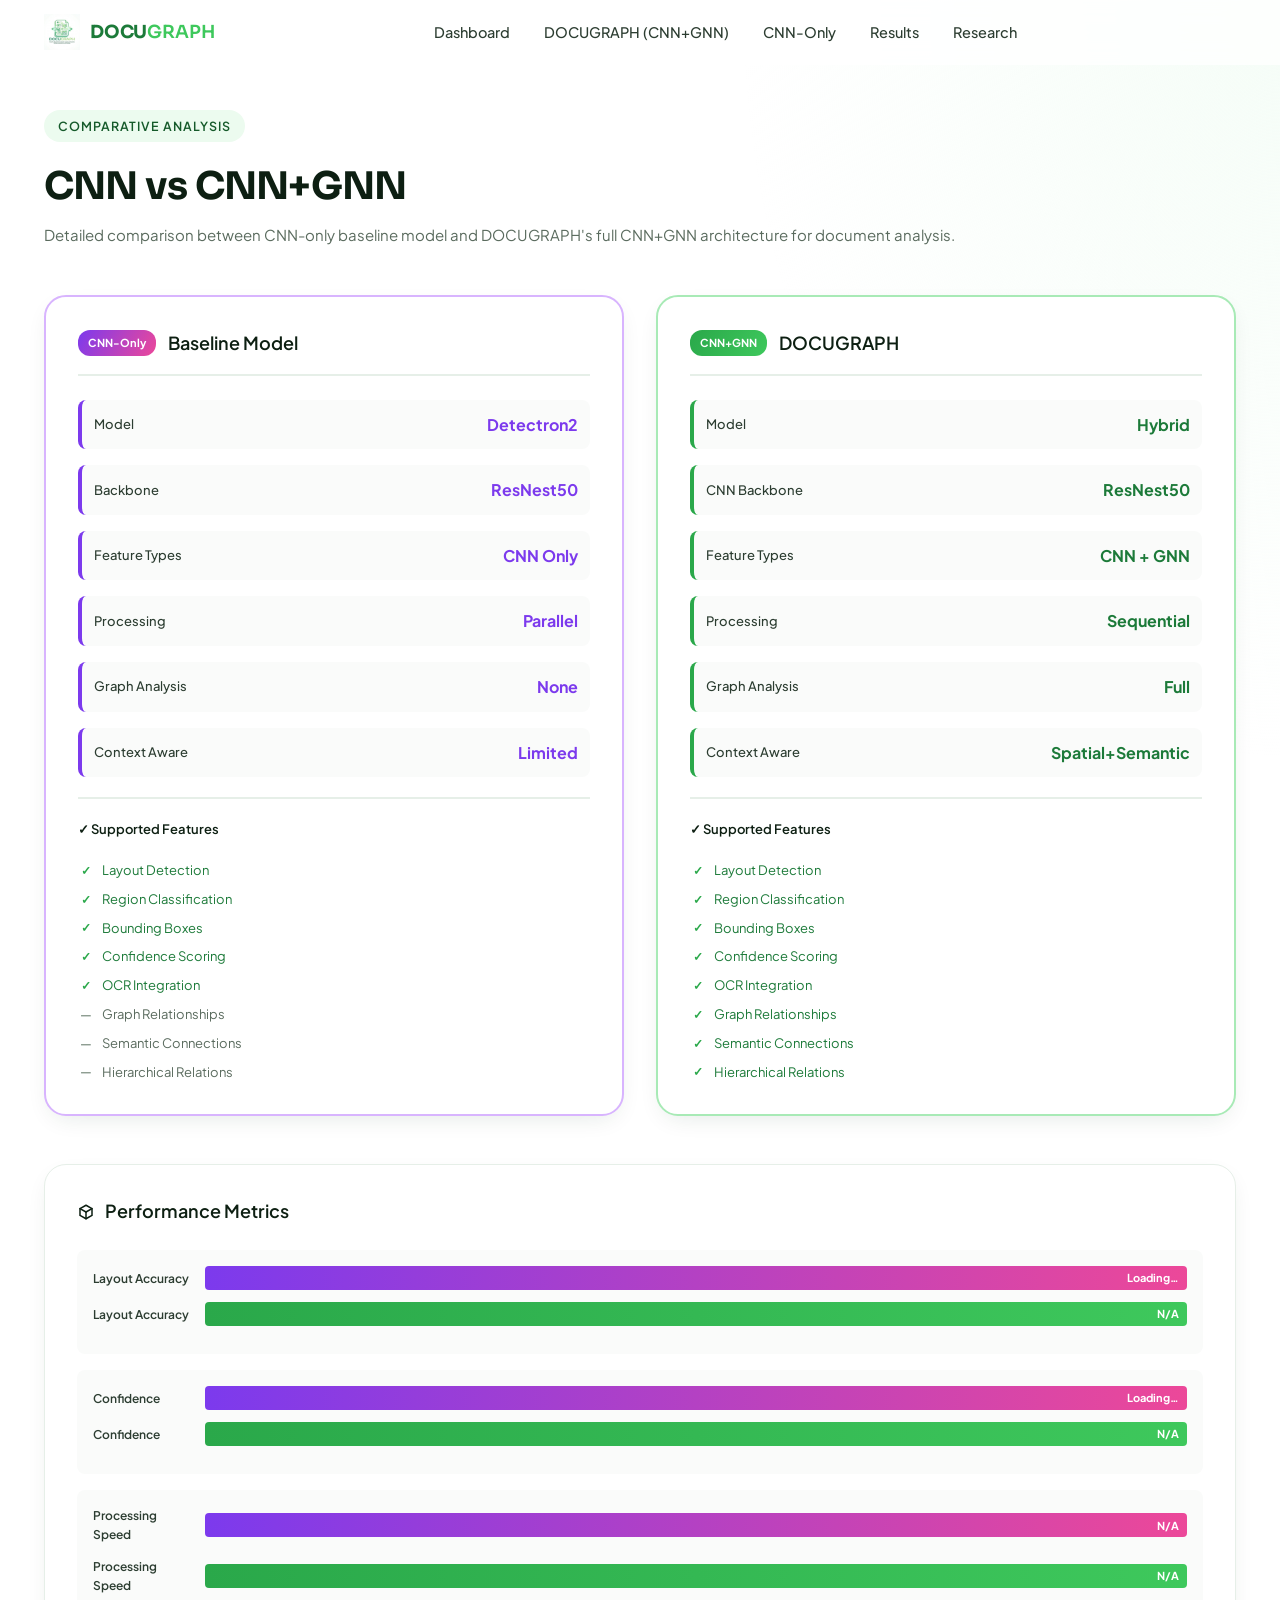
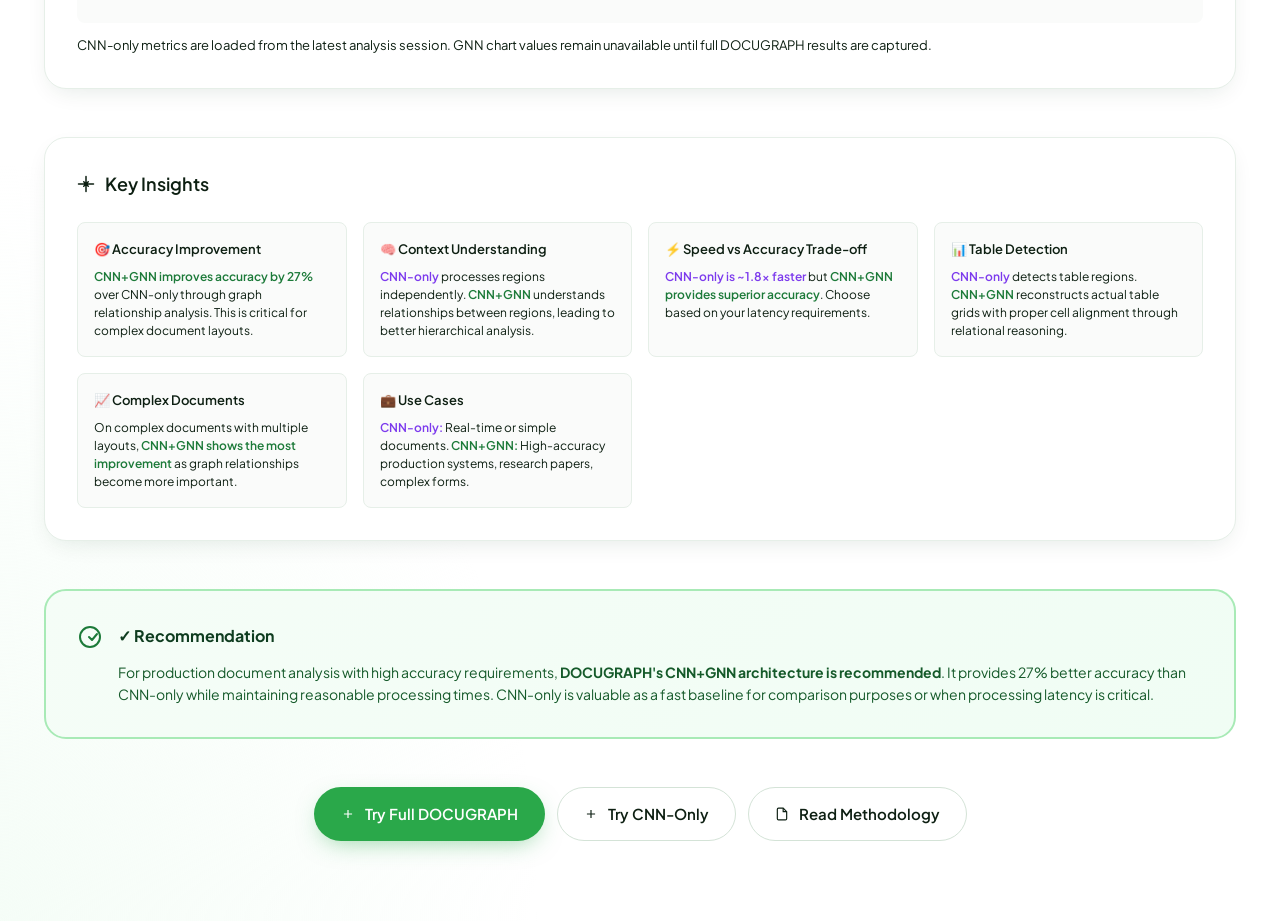
==== commit e4d16fe6: "Initial commit: Docugraph CNN-only analysis with fixed backend startup" ====
--- a/comparison.html
+++ b/comparison.html
@@ -256,16 +256,9 @@
     }
   }
 </style>
+<script src="assets/config.js"></script>
 </head>
 <body class="loading">
-
-<!-- Backend Configuration -->
-<script>
-  window.BACKEND_URL = 'https://docugraph.site:5000';
-  if (window.location.hostname === 'localhost' || window.location.hostname === '127.0.0.1') {
-    window.BACKEND_URL = 'http://localhost:5000';
-  }
-</script>
 
 <div class="auth-loading"><div class="spinner"></div></div>
 
@@ -458,35 +451,36 @@
       <div class="comparison-chart">
         <div class="chart-bar-container">
           <div class="chart-label">Layout Accuracy</div>
-          <div class="chart-bar cnn" style="width: 65%;">65%</div>
+          <div class="chart-bar cnn" id="cnn-layout-accuracy-bar" style="width: 20%;">Loading…</div>
         </div>
         <div class="chart-bar-container">
           <div class="chart-label">Layout Accuracy</div>
-          <div class="chart-bar gnn" style="width: 92%;">92%</div>
+          <div class="chart-bar gnn" id="gnn-layout-accuracy-bar" style="width: 20%;">N/A</div>
         </div>
       </div>
 
       <div class="comparison-chart">
         <div class="chart-bar-container">
           <div class="chart-label">Confidence</div>
-          <div class="chart-bar cnn" style="width: 72%;">72%</div>
+          <div class="chart-bar cnn" id="cnn-confidence-bar" style="width: 20%;">Loading…</div>
         </div>
         <div class="chart-bar-container">
           <div class="chart-label">Confidence</div>
-          <div class="chart-bar gnn" style="width: 96%;">96%</div>
+          <div class="chart-bar gnn" id="gnn-confidence-bar" style="width: 20%;">N/A</div>
         </div>
       </div>
 
       <div class="comparison-chart">
         <div class="chart-bar-container">
           <div class="chart-label">Processing Speed</div>
-          <div class="chart-bar cnn" style="width: 95%;">2.1s</div>
+          <div class="chart-bar cnn" id="cnn-speed-bar" style="width: 100%;">N/A</div>
         </div>
         <div class="chart-bar-container">
           <div class="chart-label">Processing Speed</div>
-          <div class="chart-bar gnn" style="width: 68%;">3.8s</div>
-        </div>
-      </div>
+          <div class="chart-bar gnn" id="gnn-speed-bar" style="width: 100%;">N/A</div>
+        </div>
+      </div>
+      <p style="margin-top:12px; color:var(--ink-600); font-size:13px;">CNN-only metrics are loaded from the latest analysis session. GNN chart values remain unavailable until full DOCUGRAPH results are captured.</p>
     </div>
 
     <!-- Key Insights -->
@@ -559,6 +553,51 @@
   </div>
 </main>
 
+<script>
+function applyComparisonMetrics() {
+  const saved = sessionStorage.getItem('cnnAnalysisResults');
+  if (!saved) return;
+
+  try {
+    const data = JSON.parse(saved);
+    const stats = data.statistics || {};
+    const layoutAccuracy = Math.round((stats.layout_accuracy || 0) * 100);
+    const avgConfidence = Math.round((stats.avg_confidence || 0) * 100);
+    const analysisMs = Number(stats.analysis_time_ms || 0);
+    const speedLabel = analysisMs ? `${(analysisMs / 1000).toFixed(1)}s` : 'N/A';
+
+    const updateBar = (id, width, label) => {
+      const elem = document.getElementById(id);
+      if (!elem) return;
+      elem.style.width = `${width}%`;
+      elem.textContent = label;
+    };
+
+    updateBar('cnn-layout-accuracy-bar', layoutAccuracy, `${layoutAccuracy}%`);
+    updateBar('cnn-confidence-bar', avgConfidence, `${avgConfidence}%`);
+    const speedBar = document.getElementById('cnn-speed-bar');
+    if (speedBar) speedBar.textContent = speedLabel;
+
+    const updateText = (id, text) => {
+      const el = document.getElementById(id);
+      if (el) el.textContent = text;
+    };
+
+    updateText('cmp-conf-cnn', `${avgConfidence}%`);
+    updateText('cmp-accuracy-cnn', `${layoutAccuracy}%`);
+    updateText('cmp-regions-cnn', stats.total_blocks || 0);
+    updateText('cmp-time-cnn', speedLabel);
+  } catch (err) {
+    console.warn('Could not apply comparison metrics:', err);
+  }
+}
+
+// Remove loading state when page is ready
+document.addEventListener('DOMContentLoaded', () => {
+  document.body.classList.remove('loading');
+  applyComparisonMetrics();
+});
+</script>
 <script src="assets/main.js"></script>
 </body>
 </html>
--- a/assets/style.css
+++ b/assets/style.css
@@ -1,6 +1,6 @@
-/* ============================================
-   DOCUGRAPH – Global Stylesheet
-   Theme: White base · Green accents · Light green glow
+﻿/* ============================================
+   DOCUGRAPH ΓÇô Global Stylesheet
+   Theme: White base ┬╖ Green accents ┬╖ Light green glow
    ============================================ */
 
 @import url('https://fonts.googleapis.com/css2?family=Sora:wght@300;400;500;600;700;800&family=Plus+Jakarta+Sans:wght@300;400;500;600;700&family=JetBrains+Mono:wght@400;500&display=swap');
@@ -483,7 +483,7 @@
 }
 .objectives li:last-child { border-bottom: none; }
 .objectives li::before {
-  content: '✓';
+  content: 'Γ£ô';
   flex-shrink: 0;
   width: 22px; height: 22px;
   border-radius: 50%;
@@ -980,7 +980,7 @@
   font-size: 14.5px; color: rgba(255,255,255,.92);
 }
 .auth-pitch ul li::before {
-  content: '✓';
+  content: 'Γ£ô';
   flex-shrink: 0;
   width: 22px; height: 22px;
   border-radius: 50%;
@@ -1410,4 +1410,4 @@
   .auth-side { padding: 32px 24px; }
   .auth-form-wrap { padding: 32px 24px; }
   .verify-card { margin: 40px 16px; padding: 36px 24px; }
-}+}
